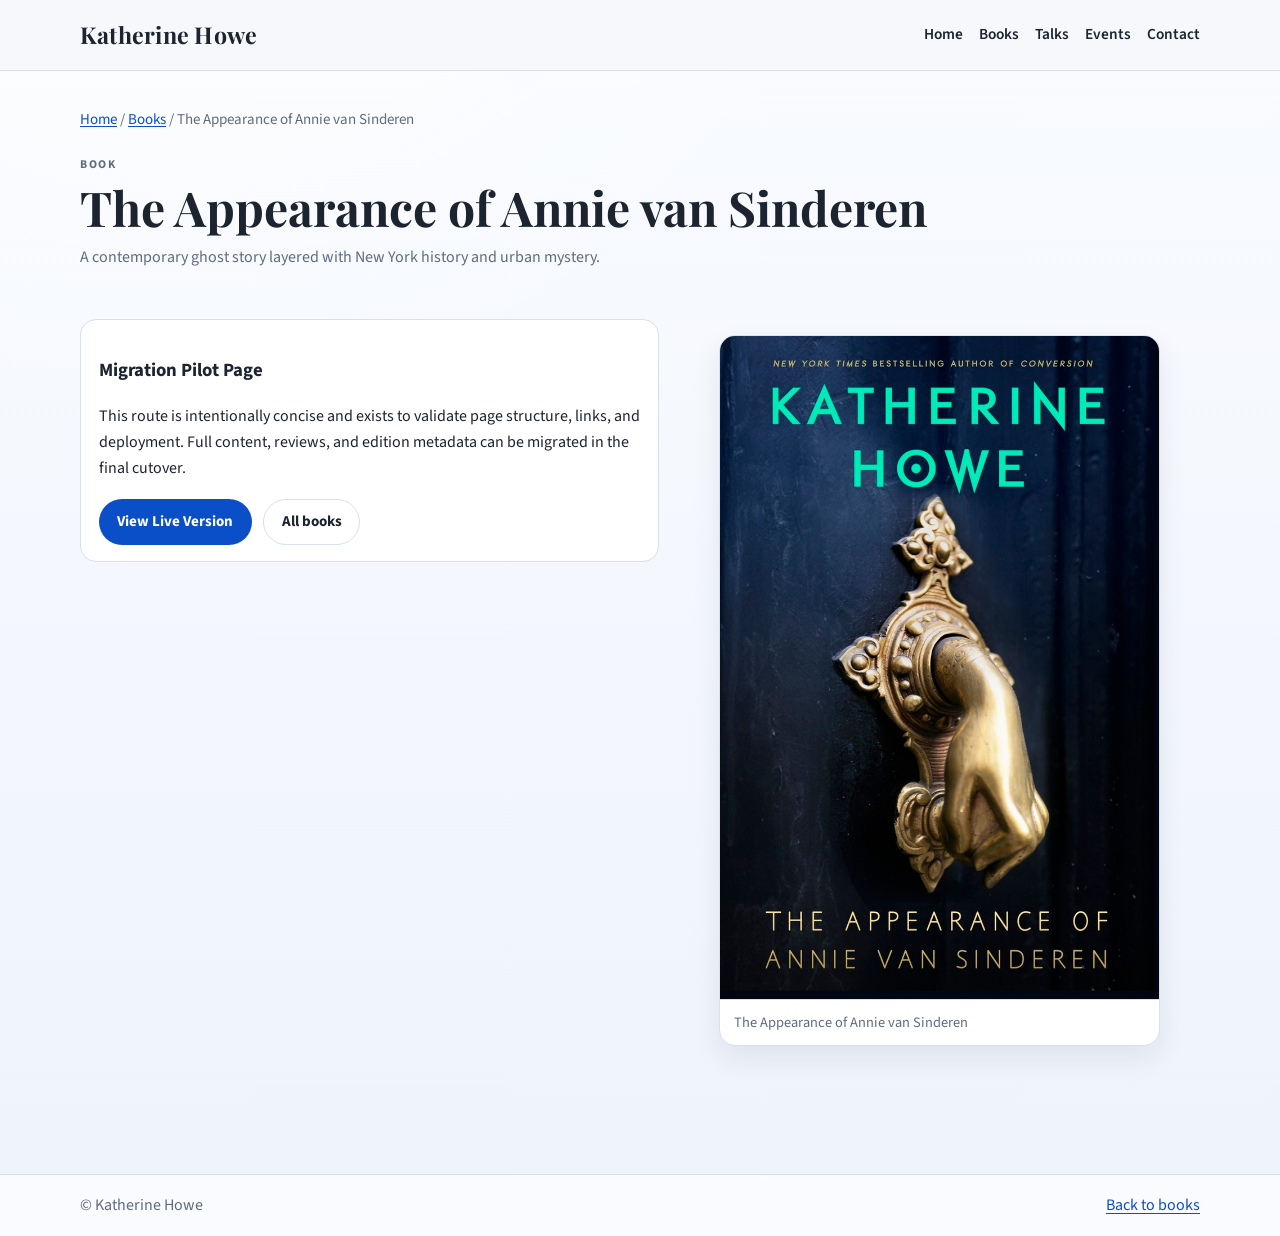
==== annievansinderen/index.html @ 241b6406 "Create Katherine Howe migration pilot site" ====
<!doctype html>
<html lang="en">
  <head>
    <meta charset="utf-8" />
    <meta name="viewport" content="width=device-width, initial-scale=1" />
    <title>The Appearance of Annie van Sinderen | Katherine Howe</title>
    <meta name="description" content="A contemporary ghost story layered with New York history and urban mystery." />
    <link rel="canonical" href="https://proflouishyman.github.io/katherinehowe-site/annievansinderen/" />
    <link rel="preconnect" href="https://fonts.googleapis.com" />
    <link rel="preconnect" href="https://fonts.gstatic.com" crossorigin />
    <link
      href="https://fonts.googleapis.com/css2?family=Playfair+Display:wght@600;700;800&family=Source+Sans+3:wght@400;500;600;700&display=swap"
      rel="stylesheet"
    />
    <link rel="stylesheet" href="../styles.css" />
  </head>
  <body>
    <header class="site-header">
      <div class="container header-inner">
        <a class="brand" href="../">Katherine Howe</a>
        <nav aria-label="Main navigation">
          <ul class="nav-list">
            <li><a href="../">Home</a></li>
            <li><a href="../books/">Books</a></li>
            <li><a href="../talks/">Talks</a></li>
            <li><a href="../events/">Events</a></li>
            <li><a href="../contact/">Contact</a></li>
          </ul>
        </nav>
      </div>
    </header>

    <main class="subpage-main">
      <div class="container">
        <p class="breadcrumb"><a href="../">Home</a> / <a href="../books/">Books</a> / The Appearance of Annie van Sinderen</p>

        <!-- Pilot detail page matching live slug structure for migration testing. -->
        <section class="page-hero">
          <p class="page-kicker">Book</p>
          <h1>The Appearance of Annie van Sinderen</h1>
          <p class="lead">A contemporary ghost story layered with New York history and urban mystery.</p>
        </section>

        <section class="split-layout section">
          <article class="info-card">
            <h3>Migration Pilot Page</h3>
            <p>
              This route is intentionally concise and exists to validate page structure, links, and deployment.
              Full content, reviews, and edition metadata can be migrated in the final cutover.
            </p>
            <div class="cta-row">
              <a class="btn btn-solid" href="https://www.katherinehowe.com/annievansinderen" target="_blank" rel="noopener noreferrer">View Live Version</a>
              <a class="btn btn-ghost" href="../books/">All books</a>
            </div>
          </article>

          <figure class="media-box">
            <img src="../assets/images/annie-van-sinderen.jpg" alt="The Appearance of Annie van Sinderen cover" />
            <figcaption>The Appearance of Annie van Sinderen</figcaption>
          </figure>
        </section>
      </div>
    </main>

    <footer class="site-footer">
      <div class="container footer-inner">
        <p>&copy; Katherine Howe</p>
        <a href="../books/">Back to books</a>
      </div>
    </footer>
  </body>
</html>
---- styles.css ----
/* Shared design tokens for the Katherine Howe migration pilot. */
:root {
  --bg: #f7f8fb;
  --surface: #ffffff;
  --surface-soft: #f0f4fb;
  --text: #1c2430;
  --muted: #5f6c7f;
  --line: #d7e0ec;
  --accent: #0a4fc7;
  --accent-strong: #083f9f;
  --radius: 16px;
  --shadow: 0 12px 30px rgba(17, 31, 53, 0.08);
}

*,
*::before,
*::after {
  box-sizing: border-box;
}

body {
  margin: 0;
  color: var(--text);
  font-family: "Source Sans 3", "Segoe UI", sans-serif;
  line-height: 1.62;
  background:
    radial-gradient(circle at 15% -25%, #ffffff 0%, rgba(255, 255, 255, 0) 40%),
    linear-gradient(180deg, #f9fbff 0%, #eef3fb 100%);
}

img {
  display: block;
  max-width: 100%;
}

a {
  color: var(--accent);
  text-underline-offset: 0.16em;
}

a:hover {
  color: var(--accent-strong);
}

/* Layout wrapper used across all pages. */
.container {
  width: min(1120px, calc(100% - 2.4rem));
  margin: 0 auto;
}

.site-header {
  position: sticky;
  top: 0;
  z-index: 20;
  border-bottom: 1px solid var(--line);
  background: rgba(247, 248, 251, 0.93);
  backdrop-filter: blur(8px);
}

.header-inner {
  min-height: 4.4rem;
  display: flex;
  justify-content: space-between;
  align-items: center;
  gap: 1rem;
}

.brand {
  text-decoration: none;
  color: var(--text);
  font-family: "Playfair Display", "Times New Roman", serif;
  font-size: 1.45rem;
  font-weight: 700;
  letter-spacing: 0.01em;
}

.nav-list {
  margin: 0;
  padding: 0;
  list-style: none;
  display: flex;
  flex-wrap: wrap;
  gap: 1rem;
}

.nav-list a {
  text-decoration: none;
  color: var(--text);
  font-weight: 600;
  font-size: 0.96rem;
}

.subpage-main {
  padding: 2.3rem 0 4rem;
}

.breadcrumb {
  margin: 0 0 1.4rem;
  color: var(--muted);
  font-size: 0.94rem;
}

/* Hero composition for homepage and section pages. */
.hero {
  padding: 3.2rem 0 2rem;
}

.hero-grid {
  display: grid;
  grid-template-columns: 1.05fr 0.95fr;
  gap: 1.6rem;
  align-items: center;
}

.hero h1 {
  margin: 0 0 0.9rem;
  font-family: "Playfair Display", "Times New Roman", serif;
  font-size: clamp(2.1rem, 5vw, 3.8rem);
  line-height: 1.06;
}

.hero p {
  margin: 0.6rem 0;
  color: var(--muted);
  max-width: 62ch;
}

.hero-image {
  border-radius: var(--radius);
  overflow: hidden;
  box-shadow: var(--shadow);
  border: 1px solid var(--line);
}

.page-kicker {
  margin: 0 0 0.45rem;
  text-transform: uppercase;
  letter-spacing: 0.13em;
  color: var(--muted);
  font-weight: 700;
  font-size: 0.74rem;
}

.page-hero h1 {
  margin: 0.1rem 0 0.7rem;
  font-family: "Playfair Display", "Times New Roman", serif;
  font-size: clamp(2rem, 4vw, 3rem);
  line-height: 1.1;
}

.page-hero .lead {
  margin: 0;
  color: var(--muted);
}

.section {
  padding: 3rem 0;
}

.section-title {
  margin: 0 0 1rem;
  font-family: "Playfair Display", "Times New Roman", serif;
  font-size: clamp(1.6rem, 3vw, 2.3rem);
}

/* Reusable cards for books and content lists. */
.book-grid {
  display: grid;
  grid-template-columns: repeat(auto-fit, minmax(215px, 1fr));
  gap: 1rem;
}

.book-card {
  display: grid;
  grid-template-rows: 290px auto auto;
  border: 1px solid var(--line);
  border-radius: var(--radius);
  background: var(--surface);
  box-shadow: 0 10px 24px rgba(17, 31, 53, 0.06);
  overflow: hidden;
}

.book-card img {
  width: 100%;
  height: 290px;
  object-fit: cover;
  background: var(--surface-soft);
}

.book-card h3 {
  margin: 0.9rem 1rem 0.2rem;
  font-family: "Playfair Display", "Times New Roman", serif;
  font-size: 1.23rem;
}

.book-card h3 a {
  text-decoration: none;
  color: inherit;
}

.book-card p {
  margin: 0 1rem 1rem;
  color: var(--muted);
  font-size: 0.96rem;
}

.card-grid {
  display: grid;
  grid-template-columns: repeat(auto-fit, minmax(280px, 1fr));
  gap: 1rem;
}

.info-card {
  background: var(--surface);
  border: 1px solid var(--line);
  border-radius: var(--radius);
  padding: 1rem 1.1rem;
}

.resource-list {
  margin: 0;
  padding-left: 1.2rem;
}

.resource-list li {
  margin: 0.35rem 0;
}

.cta-row {
  margin-top: 1.1rem;
  display: flex;
  flex-wrap: wrap;
  gap: 0.7rem;
}

.btn {
  display: inline-flex;
  align-items: center;
  justify-content: center;
  text-decoration: none;
  border-radius: 999px;
  font-weight: 700;
  font-size: 0.94rem;
  padding: 0.62rem 1.1rem;
  border: 1px solid transparent;
}

.btn-solid {
  color: #fff;
  background: var(--accent);
}

.btn-solid:hover {
  background: var(--accent-strong);
}

.btn-ghost {
  color: var(--text);
  border-color: var(--line);
  background: #fff;
}

.notice {
  margin: 1rem 0 0;
  border-left: 4px solid var(--accent);
  background: #eef4ff;
  color: #294166;
  padding: 0.8rem 0.95rem;
  border-radius: 0 10px 10px 0;
  font-size: 0.95rem;
}

.split-layout {
  display: grid;
  grid-template-columns: 1fr 0.9fr;
  gap: 1.2rem;
  align-items: start;
}

.media-box {
  border: 1px solid var(--line);
  border-radius: var(--radius);
  overflow: hidden;
  background: var(--surface);
  box-shadow: var(--shadow);
}

.media-box figcaption {
  margin: 0;
  padding: 0.7rem 0.9rem;
  font-size: 0.9rem;
  color: var(--muted);
  border-top: 1px solid var(--line);
}

.site-footer {
  border-top: 1px solid var(--line);
  background: rgba(255, 255, 255, 0.72);
}

.footer-inner {
  min-height: 3.8rem;
  display: flex;
  align-items: center;
  justify-content: space-between;
  gap: 0.8rem;
}

.footer-inner p {
  margin: 0;
  color: var(--muted);
}

@media (max-width: 900px) {
  .hero-grid,
  .split-layout {
    grid-template-columns: 1fr;
  }

  .book-card {
    grid-template-rows: 260px auto auto;
  }

  .book-card img {
    height: 260px;
  }
}
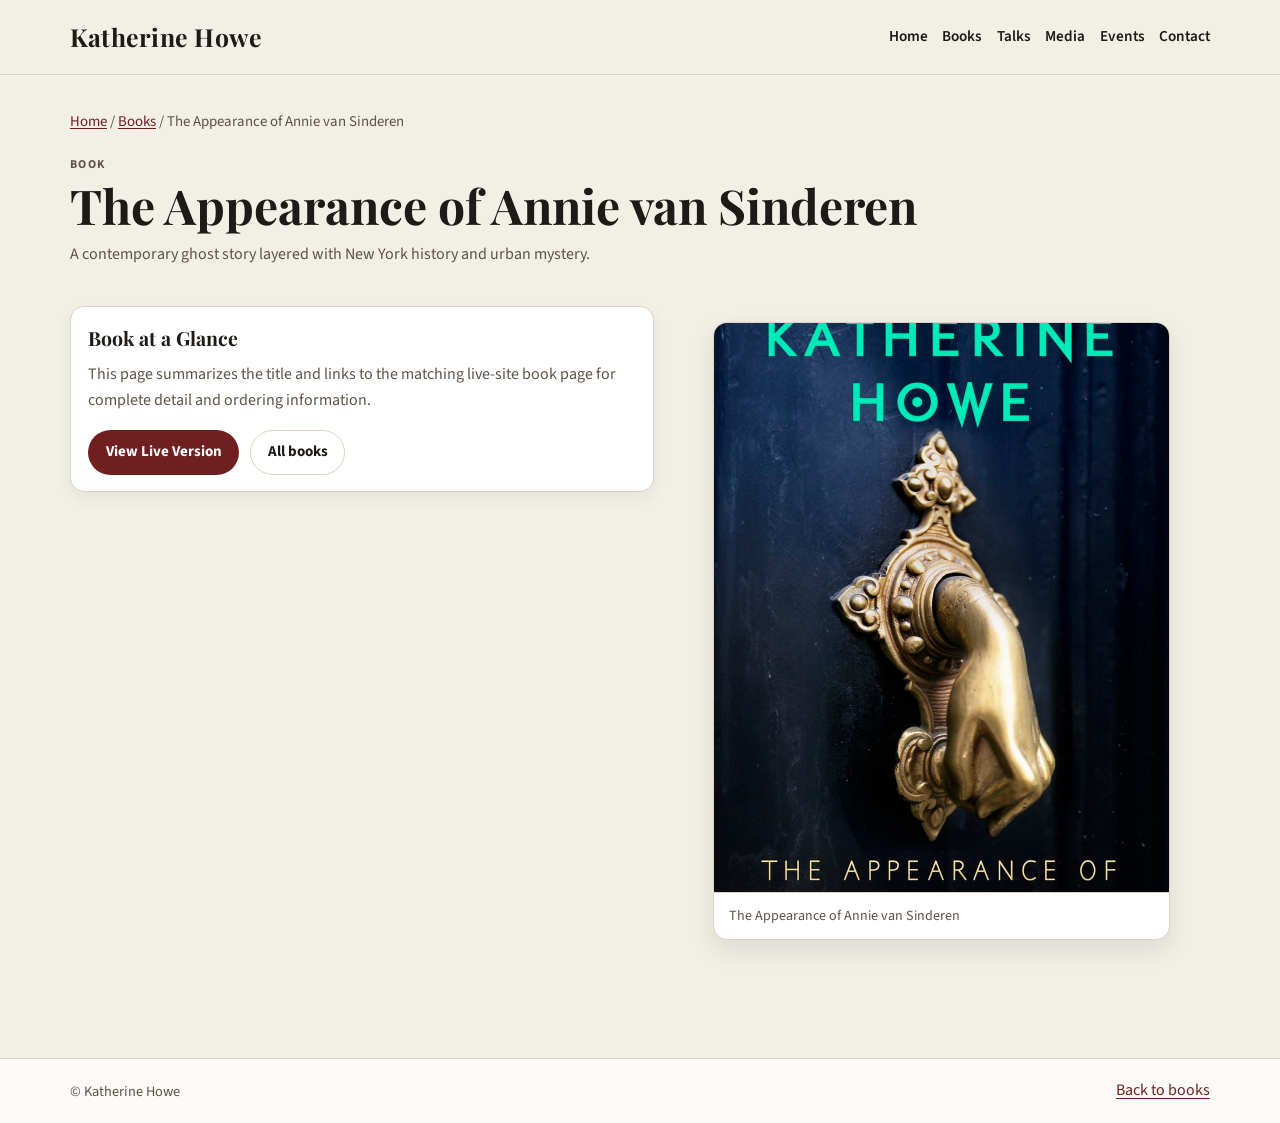
==== commit c0c521ed: "Refresh Katherine test site to mirror live structure and update links" ====
--- a/annievansinderen/index.html
+++ b/annievansinderen/index.html
@@ -23,6 +23,7 @@
             <li><a href="../">Home</a></li>
             <li><a href="../books/">Books</a></li>
             <li><a href="../talks/">Talks</a></li>
+            <li><a href="../media/">Media</a></li>
             <li><a href="../events/">Events</a></li>
             <li><a href="../contact/">Contact</a></li>
           </ul>
@@ -34,7 +35,7 @@
       <div class="container">
         <p class="breadcrumb"><a href="../">Home</a> / <a href="../books/">Books</a> / The Appearance of Annie van Sinderen</p>
 
-        <!-- Pilot detail page matching live slug structure for migration testing. -->
+        <!-- Static detail route aligned to the live-site book structure. -->
         <section class="page-hero">
           <p class="page-kicker">Book</p>
           <h1>The Appearance of Annie van Sinderen</h1>
@@ -43,10 +44,9 @@
 
         <section class="split-layout section">
           <article class="info-card">
-            <h3>Migration Pilot Page</h3>
+            <h3>Book at a Glance</h3>
             <p>
-              This route is intentionally concise and exists to validate page structure, links, and deployment.
-              Full content, reviews, and edition metadata can be migrated in the final cutover.
+              This page summarizes the title and links to the matching live-site book page for complete detail and ordering information.
             </p>
             <div class="cta-row">
               <a class="btn btn-solid" href="https://www.katherinehowe.com/annievansinderen" target="_blank" rel="noopener noreferrer">View Live Version</a>
--- a/styles.css
+++ b/styles.css
@@ -1,15 +1,15 @@
-/* Shared design tokens for the Katherine Howe migration pilot. */
+/* Core editorial palette tuned to match the live Katherine Howe site style. */
 :root {
-  --bg: #f7f8fb;
+  --bg: #f2efe7;
   --surface: #ffffff;
-  --surface-soft: #f0f4fb;
-  --text: #1c2430;
-  --muted: #5f6c7f;
-  --line: #d7e0ec;
-  --accent: #0a4fc7;
-  --accent-strong: #083f9f;
-  --radius: 16px;
-  --shadow: 0 12px 30px rgba(17, 31, 53, 0.08);
+  --surface-soft: #faf8f2;
+  --text: #1d1a17;
+  --muted: #5c5349;
+  --line: #ddd2c3;
+  --accent: #6f1f1f;
+  --accent-strong: #4f1313;
+  --radius: 14px;
+  --shadow: 0 10px 24px rgba(36, 29, 23, 0.1);
 }
 
 *,
@@ -21,11 +21,9 @@
 body {
   margin: 0;
   color: var(--text);
+  background: var(--bg);
   font-family: "Source Sans 3", "Segoe UI", sans-serif;
   line-height: 1.62;
-  background:
-    radial-gradient(circle at 15% -25%, #ffffff 0%, rgba(255, 255, 255, 0) 40%),
-    linear-gradient(180deg, #f9fbff 0%, #eef3fb 100%);
 }
 
 img {
@@ -42,23 +40,22 @@
   color: var(--accent-strong);
 }
 
-/* Layout wrapper used across all pages. */
 .container {
-  width: min(1120px, calc(100% - 2.4rem));
+  width: min(1140px, calc(100% - 2.4rem));
   margin: 0 auto;
 }
 
 .site-header {
   position: sticky;
   top: 0;
-  z-index: 20;
+  z-index: 25;
   border-bottom: 1px solid var(--line);
-  background: rgba(247, 248, 251, 0.93);
+  background: rgba(242, 239, 231, 0.95);
   backdrop-filter: blur(8px);
 }
 
 .header-inner {
-  min-height: 4.4rem;
+  min-height: 4.6rem;
   display: flex;
   justify-content: space-between;
   align-items: center;
@@ -66,10 +63,10 @@
 }
 
 .brand {
-  text-decoration: none;
   color: var(--text);
-  font-family: "Playfair Display", "Times New Roman", serif;
-  font-size: 1.45rem;
+  text-decoration: none;
+  font-family: "Playfair Display", "Times New Roman", serif;
+  font-size: 1.55rem;
   font-weight: 700;
   letter-spacing: 0.01em;
 }
@@ -80,42 +77,45 @@
   list-style: none;
   display: flex;
   flex-wrap: wrap;
-  gap: 1rem;
+  gap: 0.9rem;
 }
 
 .nav-list a {
-  text-decoration: none;
   color: var(--text);
+  text-decoration: none;
   font-weight: 600;
-  font-size: 0.96rem;
+  font-size: 0.95rem;
+}
+
+.nav-list a:hover {
+  color: var(--accent);
 }
 
 .subpage-main {
-  padding: 2.3rem 0 4rem;
+  padding: 2.2rem 0 4rem;
 }
 
 .breadcrumb {
-  margin: 0 0 1.4rem;
-  color: var(--muted);
-  font-size: 0.94rem;
-}
-
-/* Hero composition for homepage and section pages. */
+  margin: 0 0 1.3rem;
+  color: var(--muted);
+  font-size: 0.93rem;
+}
+
 .hero {
-  padding: 3.2rem 0 2rem;
+  padding: 2.4rem 0 1.2rem;
 }
 
 .hero-grid {
   display: grid;
-  grid-template-columns: 1.05fr 0.95fr;
-  gap: 1.6rem;
+  grid-template-columns: 1.08fr 0.92fr;
+  gap: 1.3rem;
   align-items: center;
 }
 
 .hero h1 {
-  margin: 0 0 0.9rem;
-  font-family: "Playfair Display", "Times New Roman", serif;
-  font-size: clamp(2.1rem, 5vw, 3.8rem);
+  margin: 0 0 0.7rem;
+  font-family: "Playfair Display", "Times New Roman", serif;
+  font-size: clamp(2.2rem, 5vw, 3.8rem);
   line-height: 1.06;
 }
 
@@ -125,88 +125,101 @@
   max-width: 62ch;
 }
 
+.page-kicker {
+  margin: 0 0 0.35rem;
+  text-transform: uppercase;
+  letter-spacing: 0.12em;
+  color: var(--muted);
+  font-size: 0.75rem;
+  font-weight: 700;
+}
+
+.page-hero h1 {
+  margin: 0.1rem 0 0.65rem;
+  font-family: "Playfair Display", "Times New Roman", serif;
+  font-size: clamp(2rem, 4vw, 3rem);
+  line-height: 1.08;
+}
+
+.page-hero .lead {
+  margin: 0;
+  color: var(--muted);
+  max-width: 72ch;
+}
+
 .hero-image {
+  border: 1px solid var(--line);
   border-radius: var(--radius);
   overflow: hidden;
   box-shadow: var(--shadow);
-  border: 1px solid var(--line);
-}
-
-.page-kicker {
-  margin: 0 0 0.45rem;
-  text-transform: uppercase;
-  letter-spacing: 0.13em;
-  color: var(--muted);
-  font-weight: 700;
-  font-size: 0.74rem;
-}
-
-.page-hero h1 {
-  margin: 0.1rem 0 0.7rem;
-  font-family: "Playfair Display", "Times New Roman", serif;
-  font-size: clamp(2rem, 4vw, 3rem);
-  line-height: 1.1;
-}
-
-.page-hero .lead {
-  margin: 0;
-  color: var(--muted);
+  background: var(--surface);
+}
+
+.hero-image img {
+  width: 100%;
+  aspect-ratio: 4 / 5;
+  object-fit: cover;
 }
 
 .section {
-  padding: 3rem 0;
+  padding: 2.4rem 0;
 }
 
 .section-title {
+  margin: 0 0 0.9rem;
+  font-family: "Playfair Display", "Times New Roman", serif;
+  font-size: clamp(1.6rem, 3vw, 2.25rem);
+}
+
+.section-intro {
   margin: 0 0 1rem;
-  font-family: "Playfair Display", "Times New Roman", serif;
-  font-size: clamp(1.6rem, 3vw, 2.3rem);
-}
-
-/* Reusable cards for books and content lists. */
+  color: var(--muted);
+  max-width: 72ch;
+}
+
 .book-grid {
   display: grid;
-  grid-template-columns: repeat(auto-fit, minmax(215px, 1fr));
+  grid-template-columns: repeat(auto-fit, minmax(220px, 1fr));
   gap: 1rem;
 }
 
 .book-card {
   display: grid;
-  grid-template-rows: 290px auto auto;
-  border: 1px solid var(--line);
-  border-radius: var(--radius);
-  background: var(--surface);
-  box-shadow: 0 10px 24px rgba(17, 31, 53, 0.06);
+  grid-template-rows: 300px auto auto;
+  border: 1px solid var(--line);
+  border-radius: var(--radius);
+  background: var(--surface);
+  box-shadow: 0 8px 20px rgba(36, 29, 23, 0.08);
   overflow: hidden;
 }
 
 .book-card img {
   width: 100%;
-  height: 290px;
+  height: 300px;
   object-fit: cover;
   background: var(--surface-soft);
 }
 
 .book-card h3 {
-  margin: 0.9rem 1rem 0.2rem;
-  font-family: "Playfair Display", "Times New Roman", serif;
-  font-size: 1.23rem;
+  margin: 0.85rem 0.95rem 0.2rem;
+  font-family: "Playfair Display", "Times New Roman", serif;
+  font-size: 1.2rem;
 }
 
 .book-card h3 a {
-  text-decoration: none;
   color: inherit;
+  text-decoration: none;
 }
 
 .book-card p {
-  margin: 0 1rem 1rem;
-  color: var(--muted);
-  font-size: 0.96rem;
+  margin: 0 0.95rem 0.95rem;
+  color: var(--muted);
+  font-size: 0.95rem;
 }
 
 .card-grid {
   display: grid;
-  grid-template-columns: repeat(auto-fit, minmax(280px, 1fr));
+  grid-template-columns: repeat(auto-fit, minmax(275px, 1fr));
   gap: 1rem;
 }
 
@@ -214,7 +227,54 @@
   background: var(--surface);
   border: 1px solid var(--line);
   border-radius: var(--radius);
-  padding: 1rem 1.1rem;
+  padding: 1rem 1.05rem;
+  box-shadow: 0 6px 16px rgba(36, 29, 23, 0.06);
+}
+
+.info-card h3 {
+  margin: 0 0 0.45rem;
+  font-family: "Playfair Display", "Times New Roman", serif;
+  font-size: 1.22rem;
+}
+
+.info-card p {
+  margin: 0;
+  color: var(--muted);
+}
+
+.mention-grid {
+  display: grid;
+  grid-template-columns: repeat(auto-fit, minmax(240px, 1fr));
+  gap: 1rem;
+}
+
+.mention-card {
+  border: 1px solid var(--line);
+  border-radius: var(--radius);
+  background: var(--surface);
+  padding: 1rem;
+  box-shadow: 0 6px 16px rgba(36, 29, 23, 0.06);
+}
+
+.mention-card h3 {
+  margin: 0 0 0.5rem;
+  font-family: "Playfair Display", "Times New Roman", serif;
+  font-size: 1.17rem;
+}
+
+.mention-card p {
+  margin: 0;
+  color: var(--muted);
+  font-size: 0.95rem;
+}
+
+.meta {
+  margin-top: 0.75rem;
+  font-size: 0.82rem;
+  text-transform: uppercase;
+  letter-spacing: 0.08em;
+  color: #7c7265;
+  font-weight: 700;
 }
 
 .resource-list {
@@ -226,11 +286,49 @@
   margin: 0.35rem 0;
 }
 
+.link-list {
+  margin: 0;
+  padding: 0;
+  list-style: none;
+  display: grid;
+  gap: 0.5rem;
+}
+
+.link-list li {
+  background: var(--surface);
+  border: 1px solid var(--line);
+  border-radius: 10px;
+  padding: 0.65rem 0.8rem;
+}
+
+.social-row {
+  margin-top: 0.8rem;
+  display: flex;
+  flex-wrap: wrap;
+  gap: 0.6rem;
+}
+
+.social-chip {
+  text-decoration: none;
+  border: 1px solid var(--line);
+  border-radius: 999px;
+  background: #fff;
+  color: var(--text);
+  font-size: 0.87rem;
+  font-weight: 700;
+  padding: 0.35rem 0.75rem;
+}
+
+.social-chip:hover {
+  border-color: var(--accent);
+  color: var(--accent);
+}
+
 .cta-row {
-  margin-top: 1.1rem;
+  margin-top: 1rem;
   display: flex;
   flex-wrap: wrap;
-  gap: 0.7rem;
+  gap: 0.65rem;
 }
 
 .btn {
@@ -241,7 +339,7 @@
   border-radius: 999px;
   font-weight: 700;
   font-size: 0.94rem;
-  padding: 0.62rem 1.1rem;
+  padding: 0.58rem 1.05rem;
   border: 1px solid transparent;
 }
 
@@ -256,23 +354,23 @@
 
 .btn-ghost {
   color: var(--text);
+  background: #fff;
   border-color: var(--line);
-  background: #fff;
 }
 
 .notice {
   margin: 1rem 0 0;
   border-left: 4px solid var(--accent);
-  background: #eef4ff;
-  color: #294166;
-  padding: 0.8rem 0.95rem;
-  border-radius: 0 10px 10px 0;
-  font-size: 0.95rem;
+  background: #f8f2ea;
+  color: #584f44;
+  padding: 0.78rem 0.92rem;
+  border-radius: 0 9px 9px 0;
+  font-size: 0.93rem;
 }
 
 .split-layout {
   display: grid;
-  grid-template-columns: 1fr 0.9fr;
+  grid-template-columns: 1fr 0.92fr;
   gap: 1.2rem;
   align-items: start;
 }
@@ -280,48 +378,108 @@
 .media-box {
   border: 1px solid var(--line);
   border-radius: var(--radius);
+  background: var(--surface);
   overflow: hidden;
-  background: var(--surface);
   box-shadow: var(--shadow);
 }
 
+.media-box img {
+  width: 100%;
+  aspect-ratio: 4 / 5;
+  object-fit: cover;
+}
+
 .media-box figcaption {
   margin: 0;
-  padding: 0.7rem 0.9rem;
-  font-size: 0.9rem;
+  padding: 0.72rem 0.92rem;
+  font-size: 0.88rem;
   color: var(--muted);
   border-top: 1px solid var(--line);
+}
+
+.two-col {
+  display: grid;
+  grid-template-columns: 1fr 1fr;
+  gap: 1rem;
+}
+
+.event-empty {
+  background: var(--surface);
+  border: 1px solid var(--line);
+  border-radius: var(--radius);
+  box-shadow: 0 8px 20px rgba(36, 29, 23, 0.08);
+  padding: 1.1rem;
 }
 
 .site-footer {
   border-top: 1px solid var(--line);
-  background: rgba(255, 255, 255, 0.72);
+  background: rgba(255, 255, 255, 0.75);
 }
 
 .footer-inner {
-  min-height: 3.8rem;
+  min-height: 4rem;
   display: flex;
   align-items: center;
   justify-content: space-between;
-  gap: 0.8rem;
+  gap: 0.9rem;
 }
 
 .footer-inner p {
   margin: 0;
   color: var(--muted);
-}
-
-@media (max-width: 900px) {
+  font-size: 0.9rem;
+}
+
+.footer-links {
+  display: flex;
+  flex-wrap: wrap;
+  gap: 0.7rem;
+}
+
+.footer-links a {
+  color: var(--muted);
+  text-decoration: none;
+  font-size: 0.9rem;
+}
+
+.footer-links a:hover {
+  color: var(--accent);
+}
+
+@media (max-width: 960px) {
   .hero-grid,
-  .split-layout {
+  .split-layout,
+  .two-col {
     grid-template-columns: 1fr;
   }
 
+  .hero-image img,
+  .media-box img {
+    aspect-ratio: 16 / 10;
+  }
+
+  .header-inner {
+    align-items: flex-start;
+    padding-top: 0.8rem;
+    padding-bottom: 0.8rem;
+    flex-direction: column;
+  }
+}
+
+@media (max-width: 640px) {
+  .container {
+    width: min(1140px, calc(100% - 1.3rem));
+  }
+
   .book-card {
-    grid-template-rows: 260px auto auto;
+    grid-template-rows: 280px auto auto;
   }
 
   .book-card img {
-    height: 260px;
-  }
-}
+    height: 280px;
+  }
+
+  .nav-list {
+    gap: 0.72rem;
+  }
+}
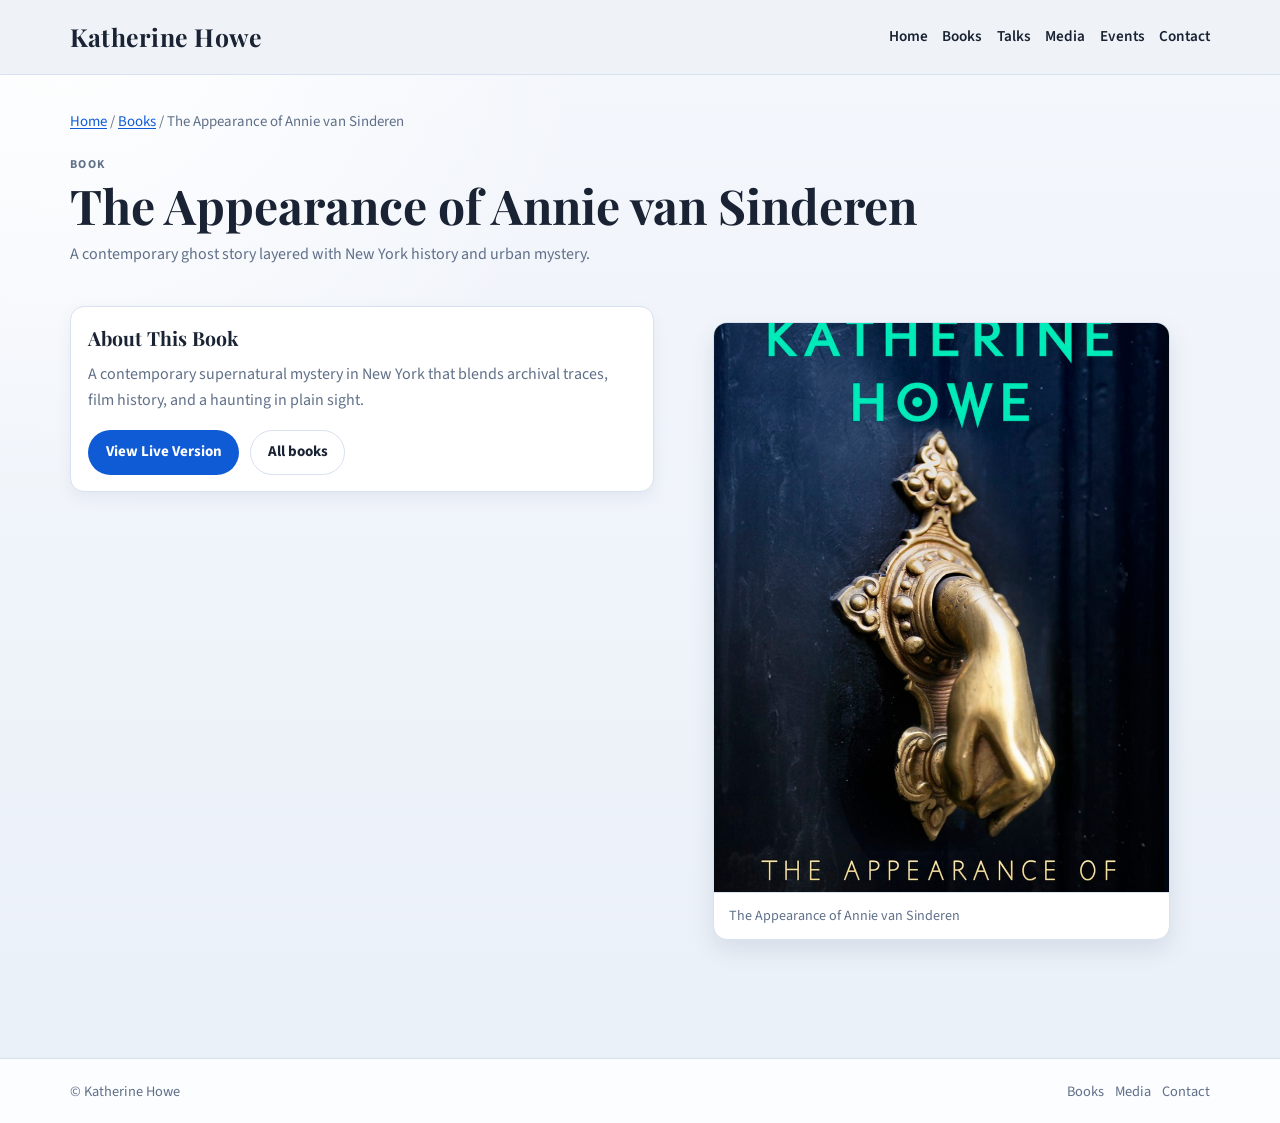
==== commit b3b2c1ad: "Fix book image mapping, polish copy, and modernize palette" ====
--- a/annievansinderen/index.html
+++ b/annievansinderen/index.html
@@ -34,8 +34,6 @@
     <main class="subpage-main">
       <div class="container">
         <p class="breadcrumb"><a href="../">Home</a> / <a href="../books/">Books</a> / The Appearance of Annie van Sinderen</p>
-
-        <!-- Static detail route aligned to the live-site book structure. -->
         <section class="page-hero">
           <p class="page-kicker">Book</p>
           <h1>The Appearance of Annie van Sinderen</h1>
@@ -44,9 +42,10 @@
 
         <section class="split-layout section">
           <article class="info-card">
-            <h3>Book at a Glance</h3>
+            <h3>About This Book</h3>
             <p>
-              This page summarizes the title and links to the matching live-site book page for complete detail and ordering information.
+              A contemporary supernatural mystery in New York that blends archival traces, film history,
+              and a haunting in plain sight.
             </p>
             <div class="cta-row">
               <a class="btn btn-solid" href="https://www.katherinehowe.com/annievansinderen" target="_blank" rel="noopener noreferrer">View Live Version</a>
@@ -65,7 +64,11 @@
     <footer class="site-footer">
       <div class="container footer-inner">
         <p>&copy; Katherine Howe</p>
-        <a href="../books/">Back to books</a>
+        <div class="footer-links">
+          <a href="../books/">Books</a>
+          <a href="../media/">Media</a>
+          <a href="../contact/">Contact</a>
+        </div>
       </div>
     </footer>
   </body>
--- a/styles.css
+++ b/styles.css
@@ -1,15 +1,15 @@
-/* Core editorial palette tuned to match the live Katherine Howe site style. */
+/* Core editorial palette with cool neutrals and a modern cobalt accent. */
 :root {
-  --bg: #f2efe7;
+  --bg: #eef2f8;
   --surface: #ffffff;
-  --surface-soft: #faf8f2;
-  --text: #1d1a17;
-  --muted: #5c5349;
-  --line: #ddd2c3;
-  --accent: #6f1f1f;
-  --accent-strong: #4f1313;
+  --surface-soft: #f4f7fc;
+  --text: #1a2333;
+  --muted: #607089;
+  --line: #d7e1ef;
+  --accent: #0f5bd6;
+  --accent-strong: #0a43a3;
   --radius: 14px;
-  --shadow: 0 10px 24px rgba(36, 29, 23, 0.1);
+  --shadow: 0 10px 24px rgba(17, 39, 79, 0.1);
 }
 
 *,
@@ -21,7 +21,9 @@
 body {
   margin: 0;
   color: var(--text);
-  background: var(--bg);
+  background:
+    radial-gradient(circle at 5% 0%, #ffffff 0%, rgba(255, 255, 255, 0) 32%),
+    linear-gradient(180deg, #f4f7fc 0%, #eaf0f8 100%);
   font-family: "Source Sans 3", "Segoe UI", sans-serif;
   line-height: 1.62;
 }
@@ -50,7 +52,7 @@
   top: 0;
   z-index: 25;
   border-bottom: 1px solid var(--line);
-  background: rgba(242, 239, 231, 0.95);
+  background: rgba(238, 242, 248, 0.92);
   backdrop-filter: blur(8px);
 }
 
@@ -189,7 +191,7 @@
   border: 1px solid var(--line);
   border-radius: var(--radius);
   background: var(--surface);
-  box-shadow: 0 8px 20px rgba(36, 29, 23, 0.08);
+  box-shadow: 0 8px 20px rgba(17, 39, 79, 0.08);
   overflow: hidden;
 }
 
@@ -228,7 +230,7 @@
   border: 1px solid var(--line);
   border-radius: var(--radius);
   padding: 1rem 1.05rem;
-  box-shadow: 0 6px 16px rgba(36, 29, 23, 0.06);
+  box-shadow: 0 6px 16px rgba(17, 39, 79, 0.06);
 }
 
 .info-card h3 {
@@ -253,7 +255,7 @@
   border-radius: var(--radius);
   background: var(--surface);
   padding: 1rem;
-  box-shadow: 0 6px 16px rgba(36, 29, 23, 0.06);
+  box-shadow: 0 6px 16px rgba(17, 39, 79, 0.06);
 }
 
 .mention-card h3 {
@@ -273,7 +275,7 @@
   font-size: 0.82rem;
   text-transform: uppercase;
   letter-spacing: 0.08em;
-  color: #7c7265;
+  color: #667993;
   font-weight: 700;
 }
 
@@ -312,7 +314,7 @@
   text-decoration: none;
   border: 1px solid var(--line);
   border-radius: 999px;
-  background: #fff;
+  background: #f7f9ff;
   color: var(--text);
   font-size: 0.87rem;
   font-weight: 700;
@@ -361,8 +363,8 @@
 .notice {
   margin: 1rem 0 0;
   border-left: 4px solid var(--accent);
-  background: #f8f2ea;
-  color: #584f44;
+  background: #eaf2ff;
+  color: #35507a;
   padding: 0.78rem 0.92rem;
   border-radius: 0 9px 9px 0;
   font-size: 0.93rem;
@@ -407,13 +409,13 @@
   background: var(--surface);
   border: 1px solid var(--line);
   border-radius: var(--radius);
-  box-shadow: 0 8px 20px rgba(36, 29, 23, 0.08);
+  box-shadow: 0 8px 20px rgba(17, 39, 79, 0.08);
   padding: 1.1rem;
 }
 
 .site-footer {
   border-top: 1px solid var(--line);
-  background: rgba(255, 255, 255, 0.75);
+  background: rgba(255, 255, 255, 0.86);
 }
 
 .footer-inner {
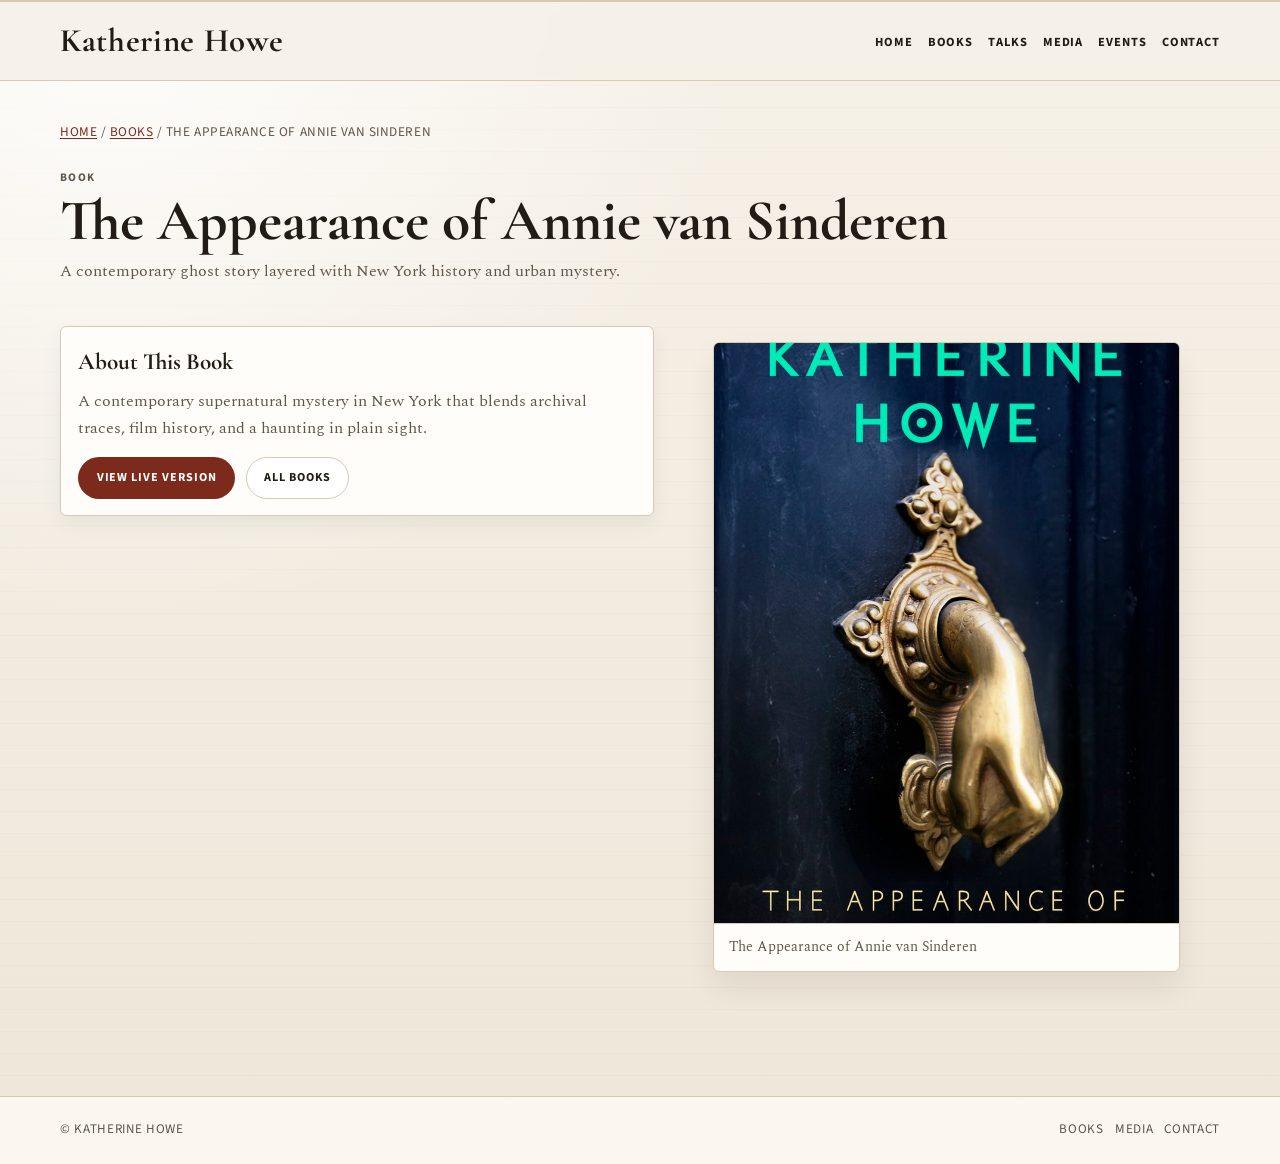
==== commit 375321b6: "Apply literary editorial visual style pass sitewide" ====
--- a/annievansinderen/index.html
+++ b/annievansinderen/index.html
@@ -9,7 +9,7 @@
     <link rel="preconnect" href="https://fonts.googleapis.com" />
     <link rel="preconnect" href="https://fonts.gstatic.com" crossorigin />
     <link
-      href="https://fonts.googleapis.com/css2?family=Playfair+Display:wght@600;700;800&family=Source+Sans+3:wght@400;500;600;700&display=swap"
+      href="https://fonts.googleapis.com/css2?family=Cormorant+Garamond:wght@500;600;700&family=Source+Sans+3:wght@400;500;600;700&family=Spectral:wght@400;500;600&display=swap"
       rel="stylesheet"
     />
     <link rel="stylesheet" href="../styles.css" />
--- a/styles.css
+++ b/styles.css
@@ -1,15 +1,17 @@
-/* Core editorial palette with cool neutrals and a modern cobalt accent. */
+/* Literary editorial system: paper texture, serif-led typography, and restrained accents. */
 :root {
-  --bg: #eef2f8;
-  --surface: #ffffff;
-  --surface-soft: #f4f7fc;
-  --text: #1a2333;
-  --muted: #607089;
-  --line: #d7e1ef;
-  --accent: #0f5bd6;
-  --accent-strong: #0a43a3;
-  --radius: 14px;
-  --shadow: 0 10px 24px rgba(17, 39, 79, 0.1);
+  --paper: #f6f1e8;
+  --paper-deep: #eee6d8;
+  --surface: #fffdf9;
+  --surface-soft: #f8f3ea;
+  --ink: #221c16;
+  --ink-soft: #5f5548;
+  --line: #d8c9b3;
+  --accent: #7c2a1c;
+  --accent-strong: #57190f;
+  --accent-soft: #f0e0d2;
+  --radius: 6px;
+  --shadow: 0 16px 30px rgba(40, 28, 15, 0.08);
 }
 
 *,
@@ -20,12 +22,13 @@
 
 body {
   margin: 0;
-  color: var(--text);
+  color: var(--ink);
+  font-family: "Spectral", "Georgia", serif;
+  line-height: 1.66;
   background:
-    radial-gradient(circle at 5% 0%, #ffffff 0%, rgba(255, 255, 255, 0) 32%),
-    linear-gradient(180deg, #f4f7fc 0%, #eaf0f8 100%);
-  font-family: "Source Sans 3", "Segoe UI", sans-serif;
-  line-height: 1.62;
+    radial-gradient(circle at 9% 0%, rgba(255, 255, 255, 0.86) 0%, rgba(255, 255, 255, 0) 38%),
+    repeating-linear-gradient(0deg, rgba(34, 28, 22, 0.02), rgba(34, 28, 22, 0.02) 1px, transparent 1px, transparent 22px),
+    linear-gradient(180deg, var(--paper) 0%, var(--paper-deep) 100%);
 }
 
 img {
@@ -43,7 +46,7 @@
 }
 
 .container {
-  width: min(1140px, calc(100% - 2.4rem));
+  width: min(1160px, calc(100% - 2.4rem));
   margin: 0 auto;
 }
 
@@ -51,13 +54,14 @@
   position: sticky;
   top: 0;
   z-index: 25;
+  border-top: 2px solid var(--line);
   border-bottom: 1px solid var(--line);
-  background: rgba(238, 242, 248, 0.92);
-  backdrop-filter: blur(8px);
+  background: rgba(246, 241, 232, 0.95);
+  backdrop-filter: blur(7px);
 }
 
 .header-inner {
-  min-height: 4.6rem;
+  min-height: 4.9rem;
   display: flex;
   justify-content: space-between;
   align-items: center;
@@ -65,12 +69,13 @@
 }
 
 .brand {
-  color: var(--text);
+  color: var(--ink);
   text-decoration: none;
-  font-family: "Playfair Display", "Times New Roman", serif;
-  font-size: 1.55rem;
-  font-weight: 700;
-  letter-spacing: 0.01em;
+  font-family: "Cormorant Garamond", "Times New Roman", serif;
+  font-size: 2.05rem;
+  font-weight: 700;
+  line-height: 1;
+  letter-spacing: 0.02em;
 }
 
 .nav-list {
@@ -79,14 +84,17 @@
   list-style: none;
   display: flex;
   flex-wrap: wrap;
-  gap: 0.9rem;
+  gap: 0.95rem;
 }
 
 .nav-list a {
-  color: var(--text);
+  color: var(--ink);
   text-decoration: none;
-  font-weight: 600;
-  font-size: 0.95rem;
+  font-family: "Source Sans 3", sans-serif;
+  text-transform: uppercase;
+  letter-spacing: 0.07em;
+  font-weight: 700;
+  font-size: 0.78rem;
 }
 
 .nav-list a:hover {
@@ -94,59 +102,75 @@
 }
 
 .subpage-main {
-  padding: 2.2rem 0 4rem;
+  padding: 2.5rem 0 4.2rem;
 }
 
 .breadcrumb {
-  margin: 0 0 1.3rem;
-  color: var(--muted);
-  font-size: 0.93rem;
+  margin: 0 0 1.55rem;
+  color: var(--ink-soft);
+  font-family: "Source Sans 3", sans-serif;
+  font-size: 0.83rem;
+  letter-spacing: 0.04em;
+  text-transform: uppercase;
 }
 
 .hero {
-  padding: 2.4rem 0 1.2rem;
+  padding: 2.3rem 0 1.5rem;
 }
 
 .hero-grid {
   display: grid;
   grid-template-columns: 1.08fr 0.92fr;
-  gap: 1.3rem;
-  align-items: center;
+  gap: 1.6rem;
+  align-items: start;
 }
 
 .hero h1 {
   margin: 0 0 0.7rem;
-  font-family: "Playfair Display", "Times New Roman", serif;
-  font-size: clamp(2.2rem, 5vw, 3.8rem);
-  line-height: 1.06;
+  font-family: "Cormorant Garamond", "Times New Roman", serif;
+  font-size: clamp(2.75rem, 7vw, 5rem);
+  line-height: 0.95;
+  letter-spacing: 0.01em;
 }
 
 .hero p {
-  margin: 0.6rem 0;
-  color: var(--muted);
-  max-width: 62ch;
+  margin: 0.58rem 0;
+  color: var(--ink-soft);
+  max-width: 64ch;
+}
+
+/* Drop cap treatment to reinforce the literary direction on the lead paragraph. */
+.hero p:first-of-type::first-letter {
+  float: left;
+  font-family: "Cormorant Garamond", "Times New Roman", serif;
+  font-size: 3.3rem;
+  line-height: 0.8;
+  margin: 0.16rem 0.28rem 0 0;
+  color: var(--accent);
 }
 
 .page-kicker {
   margin: 0 0 0.35rem;
+  color: var(--ink-soft);
+  font-family: "Source Sans 3", sans-serif;
   text-transform: uppercase;
   letter-spacing: 0.12em;
-  color: var(--muted);
-  font-size: 0.75rem;
+  font-size: 0.72rem;
   font-weight: 700;
 }
 
 .page-hero h1 {
-  margin: 0.1rem 0 0.65rem;
-  font-family: "Playfair Display", "Times New Roman", serif;
-  font-size: clamp(2rem, 4vw, 3rem);
-  line-height: 1.08;
-}
-
-.page-hero .lead {
-  margin: 0;
-  color: var(--muted);
-  max-width: 72ch;
+  margin: 0 0 0.55rem;
+  font-family: "Cormorant Garamond", "Times New Roman", serif;
+  font-size: clamp(2.45rem, 5vw, 3.6rem);
+  line-height: 0.98;
+}
+
+.page-hero .lead,
+.lead {
+  margin: 0;
+  color: var(--ink-soft);
+  max-width: 74ch;
 }
 
 .hero-image {
@@ -155,6 +179,15 @@
   overflow: hidden;
   box-shadow: var(--shadow);
   background: var(--surface);
+  position: relative;
+}
+
+.hero-image::after {
+  content: "";
+  position: absolute;
+  inset: 10px;
+  border: 1px solid rgba(255, 255, 255, 0.5);
+  pointer-events: none;
 }
 
 .hero-image img {
@@ -164,48 +197,69 @@
 }
 
 .section {
-  padding: 2.4rem 0;
+  padding: 2.55rem 0;
 }
 
 .section-title {
-  margin: 0 0 0.9rem;
-  font-family: "Playfair Display", "Times New Roman", serif;
-  font-size: clamp(1.6rem, 3vw, 2.25rem);
+  margin: 0 0 0.8rem;
+  color: var(--ink);
+  font-family: "Cormorant Garamond", "Times New Roman", serif;
+  font-size: clamp(2.05rem, 4.2vw, 2.9rem);
+  line-height: 1;
+  position: relative;
+  padding-bottom: 0.55rem;
+}
+
+.section-title::after {
+  content: "";
+  position: absolute;
+  left: 0;
+  bottom: 0;
+  width: min(140px, 36%);
+  border-bottom: 2px solid var(--line);
 }
 
 .section-intro {
-  margin: 0 0 1rem;
-  color: var(--muted);
-  max-width: 72ch;
+  margin: 0 0 1.05rem;
+  color: var(--ink-soft);
+  max-width: 74ch;
 }
 
 .book-grid {
   display: grid;
-  grid-template-columns: repeat(auto-fit, minmax(220px, 1fr));
+  grid-template-columns: repeat(auto-fit, minmax(225px, 1fr));
   gap: 1rem;
 }
 
 .book-card {
   display: grid;
-  grid-template-rows: 300px auto auto;
+  grid-template-rows: 302px auto auto;
   border: 1px solid var(--line);
   border-radius: var(--radius);
   background: var(--surface);
-  box-shadow: 0 8px 20px rgba(17, 39, 79, 0.08);
+  box-shadow: 0 9px 22px rgba(40, 28, 15, 0.08);
   overflow: hidden;
+  transition: transform 180ms ease, box-shadow 180ms ease;
+}
+
+.book-card:hover {
+  transform: translateY(-3px);
+  box-shadow: 0 14px 28px rgba(40, 28, 15, 0.12);
 }
 
 .book-card img {
   width: 100%;
-  height: 300px;
+  height: 302px;
   object-fit: cover;
   background: var(--surface-soft);
+  filter: saturate(0.92) contrast(1.03);
 }
 
 .book-card h3 {
-  margin: 0.85rem 0.95rem 0.2rem;
-  font-family: "Playfair Display", "Times New Roman", serif;
-  font-size: 1.2rem;
+  margin: 0.86rem 0.95rem 0.22rem;
+  font-family: "Cormorant Garamond", "Times New Roman", serif;
+  font-size: 1.45rem;
+  line-height: 1.05;
 }
 
 .book-card h3 a {
@@ -215,13 +269,13 @@
 
 .book-card p {
   margin: 0 0.95rem 0.95rem;
-  color: var(--muted);
+  color: var(--ink-soft);
   font-size: 0.95rem;
 }
 
 .card-grid {
   display: grid;
-  grid-template-columns: repeat(auto-fit, minmax(275px, 1fr));
+  grid-template-columns: repeat(auto-fit, minmax(290px, 1fr));
   gap: 1rem;
 }
 
@@ -229,53 +283,58 @@
   background: var(--surface);
   border: 1px solid var(--line);
   border-radius: var(--radius);
-  padding: 1rem 1.05rem;
-  box-shadow: 0 6px 16px rgba(17, 39, 79, 0.06);
+  padding: 1rem 1.08rem;
+  box-shadow: 0 8px 20px rgba(40, 28, 15, 0.06);
 }
 
 .info-card h3 {
-  margin: 0 0 0.45rem;
-  font-family: "Playfair Display", "Times New Roman", serif;
-  font-size: 1.22rem;
+  margin: 0 0 0.46rem;
+  color: var(--ink);
+  font-family: "Cormorant Garamond", "Times New Roman", serif;
+  font-size: 1.45rem;
 }
 
 .info-card p {
   margin: 0;
-  color: var(--muted);
+  color: var(--ink-soft);
 }
 
 .mention-grid {
   display: grid;
-  grid-template-columns: repeat(auto-fit, minmax(240px, 1fr));
+  grid-template-columns: repeat(auto-fit, minmax(250px, 1fr));
   gap: 1rem;
 }
 
 .mention-card {
   border: 1px solid var(--line);
+  border-left: 4px solid var(--accent-soft);
   border-radius: var(--radius);
   background: var(--surface);
   padding: 1rem;
-  box-shadow: 0 6px 16px rgba(17, 39, 79, 0.06);
+  box-shadow: 0 8px 18px rgba(40, 28, 15, 0.05);
 }
 
 .mention-card h3 {
   margin: 0 0 0.5rem;
-  font-family: "Playfair Display", "Times New Roman", serif;
-  font-size: 1.17rem;
+  color: var(--ink);
+  font-family: "Cormorant Garamond", "Times New Roman", serif;
+  font-size: 1.36rem;
+  line-height: 1.08;
 }
 
 .mention-card p {
   margin: 0;
-  color: var(--muted);
+  color: var(--ink-soft);
   font-size: 0.95rem;
 }
 
 .meta {
-  margin-top: 0.75rem;
-  font-size: 0.82rem;
-  text-transform: uppercase;
-  letter-spacing: 0.08em;
-  color: #667993;
+  margin-top: 0.74rem;
+  color: #7a6c5a;
+  font-family: "Source Sans 3", sans-serif;
+  font-size: 0.74rem;
+  text-transform: uppercase;
+  letter-spacing: 0.1em;
   font-weight: 700;
 }
 
@@ -299,12 +358,134 @@
 .link-list li {
   background: var(--surface);
   border: 1px solid var(--line);
-  border-radius: 10px;
+  border-radius: var(--radius);
   padding: 0.65rem 0.8rem;
 }
 
+/* Contact form styles for static hosting compatibility. */
+.contact-layout {
+  display: grid;
+  grid-template-columns: 1.12fr 0.88fr;
+  gap: 1rem;
+}
+
+.contact-card .section-intro {
+  margin-bottom: 0.9rem;
+}
+
+.contact-form {
+  display: grid;
+  gap: 0.55rem;
+}
+
+.contact-form label {
+  margin-top: 0.35rem;
+  color: var(--ink);
+  font-family: "Source Sans 3", sans-serif;
+  font-weight: 700;
+  letter-spacing: 0.03em;
+  font-size: 0.8rem;
+  text-transform: uppercase;
+}
+
+.contact-form input,
+.contact-form textarea {
+  width: 100%;
+  border: 1px solid var(--line);
+  border-radius: var(--radius);
+  background: #fff;
+  color: var(--ink);
+  font: inherit;
+  padding: 0.62rem 0.72rem;
+}
+
+.contact-form textarea {
+  resize: vertical;
+}
+
+.contact-form input:focus,
+.contact-form textarea:focus {
+  outline: 2px solid rgba(124, 42, 28, 0.22);
+  outline-offset: 1px;
+  border-color: var(--accent);
+}
+
+.contact-form button {
+  margin-top: 0.55rem;
+  border: 1px solid transparent;
+  border-radius: 999px;
+  background: var(--accent);
+  color: #fff;
+  font-family: "Source Sans 3", sans-serif;
+  font-weight: 700;
+  letter-spacing: 0.04em;
+  text-transform: uppercase;
+  font-size: 0.78rem;
+  padding: 0.64rem 1rem;
+  cursor: pointer;
+}
+
+.contact-form button:hover {
+  background: var(--accent-strong);
+}
+
+.honeypot {
+  display: none;
+}
+
+.profile-card h3 {
+  margin-top: 0;
+}
+
+.social-icon-list {
+  margin: 0.85rem 0 0;
+  padding: 0;
+  list-style: none;
+  display: grid;
+  gap: 0.55rem;
+}
+
+.social-link {
+  display: flex;
+  align-items: center;
+  gap: 0.58rem;
+  text-decoration: none;
+  color: var(--ink);
+  background: var(--surface-soft);
+  border: 1px solid var(--line);
+  border-radius: var(--radius);
+  padding: 0.56rem 0.72rem;
+  font-family: "Source Sans 3", sans-serif;
+  font-weight: 700;
+  letter-spacing: 0.02em;
+}
+
+.social-link:hover {
+  color: var(--accent);
+  border-color: var(--accent);
+}
+
+.platform-icon {
+  display: inline-flex;
+  align-items: center;
+  justify-content: center;
+  width: 1.2rem;
+  height: 1.2rem;
+  color: var(--accent);
+}
+
+.platform-icon svg {
+  width: 1.1rem;
+  height: 1.1rem;
+  stroke: currentColor;
+  stroke-width: 1.8;
+  fill: none;
+  stroke-linecap: round;
+  stroke-linejoin: round;
+}
+
 .social-row {
-  margin-top: 0.8rem;
+  margin-top: 0.9rem;
   display: flex;
   flex-wrap: wrap;
   gap: 0.6rem;
@@ -314,11 +495,14 @@
   text-decoration: none;
   border: 1px solid var(--line);
   border-radius: 999px;
-  background: #f7f9ff;
-  color: var(--text);
-  font-size: 0.87rem;
-  font-weight: 700;
-  padding: 0.35rem 0.75rem;
+  background: var(--surface-soft);
+  color: var(--ink);
+  font-family: "Source Sans 3", sans-serif;
+  font-size: 0.76rem;
+  text-transform: uppercase;
+  letter-spacing: 0.07em;
+  font-weight: 700;
+  padding: 0.38rem 0.74rem;
 }
 
 .social-chip:hover {
@@ -339,9 +523,12 @@
   justify-content: center;
   text-decoration: none;
   border-radius: 999px;
-  font-weight: 700;
-  font-size: 0.94rem;
-  padding: 0.58rem 1.05rem;
+  font-family: "Source Sans 3", sans-serif;
+  text-transform: uppercase;
+  letter-spacing: 0.08em;
+  font-weight: 700;
+  font-size: 0.76rem;
+  padding: 0.6rem 1.08rem;
   border: 1px solid transparent;
 }
 
@@ -355,7 +542,7 @@
 }
 
 .btn-ghost {
-  color: var(--text);
+  color: var(--ink);
   background: #fff;
   border-color: var(--line);
 }
@@ -363,10 +550,10 @@
 .notice {
   margin: 1rem 0 0;
   border-left: 4px solid var(--accent);
-  background: #eaf2ff;
-  color: #35507a;
+  background: var(--accent-soft);
+  color: #5a4536;
   padding: 0.78rem 0.92rem;
-  border-radius: 0 9px 9px 0;
+  border-radius: 0 var(--radius) var(--radius) 0;
   font-size: 0.93rem;
 }
 
@@ -395,7 +582,7 @@
   margin: 0;
   padding: 0.72rem 0.92rem;
   font-size: 0.88rem;
-  color: var(--muted);
+  color: var(--ink-soft);
   border-top: 1px solid var(--line);
 }
 
@@ -409,17 +596,17 @@
   background: var(--surface);
   border: 1px solid var(--line);
   border-radius: var(--radius);
-  box-shadow: 0 8px 20px rgba(17, 39, 79, 0.08);
+  box-shadow: 0 8px 20px rgba(40, 28, 15, 0.08);
   padding: 1.1rem;
 }
 
 .site-footer {
   border-top: 1px solid var(--line);
-  background: rgba(255, 255, 255, 0.86);
+  background: rgba(255, 252, 246, 0.8);
 }
 
 .footer-inner {
-  min-height: 4rem;
+  min-height: 4.2rem;
   display: flex;
   align-items: center;
   justify-content: space-between;
@@ -428,8 +615,11 @@
 
 .footer-inner p {
   margin: 0;
-  color: var(--muted);
-  font-size: 0.9rem;
+  color: var(--ink-soft);
+  font-family: "Source Sans 3", sans-serif;
+  font-size: 0.82rem;
+  letter-spacing: 0.05em;
+  text-transform: uppercase;
 }
 
 .footer-links {
@@ -439,19 +629,62 @@
 }
 
 .footer-links a {
-  color: var(--muted);
+  color: var(--ink-soft);
   text-decoration: none;
-  font-size: 0.9rem;
+  font-family: "Source Sans 3", sans-serif;
+  font-size: 0.82rem;
+  text-transform: uppercase;
+  letter-spacing: 0.05em;
 }
 
 .footer-links a:hover {
   color: var(--accent);
+}
+
+/* Simple staged reveal to avoid flat loading while keeping motion restrained. */
+.page-hero,
+.hero,
+.section {
+  animation: fade-rise 560ms ease both;
+}
+
+.section:nth-of-type(2) {
+  animation-delay: 40ms;
+}
+
+.section:nth-of-type(3) {
+  animation-delay: 90ms;
+}
+
+@keyframes fade-rise {
+  from {
+    opacity: 0;
+    transform: translateY(10px);
+  }
+
+  to {
+    opacity: 1;
+    transform: translateY(0);
+  }
+}
+
+@media (prefers-reduced-motion: reduce) {
+  .page-hero,
+  .hero,
+  .section {
+    animation: none;
+  }
+
+  .book-card {
+    transition: none;
+  }
 }
 
 @media (max-width: 960px) {
   .hero-grid,
   .split-layout,
-  .two-col {
+  .two-col,
+  .contact-layout {
     grid-template-columns: 1fr;
   }
 
@@ -462,15 +695,19 @@
 
   .header-inner {
     align-items: flex-start;
-    padding-top: 0.8rem;
-    padding-bottom: 0.8rem;
+    padding-top: 0.85rem;
+    padding-bottom: 0.85rem;
     flex-direction: column;
+  }
+
+  .brand {
+    font-size: 1.8rem;
   }
 }
 
 @media (max-width: 640px) {
   .container {
-    width: min(1140px, calc(100% - 1.3rem));
+    width: min(1160px, calc(100% - 1.3rem));
   }
 
   .book-card {
@@ -484,4 +721,8 @@
   .nav-list {
     gap: 0.72rem;
   }
-}
+
+  .nav-list a {
+    font-size: 0.74rem;
+  }
+}
